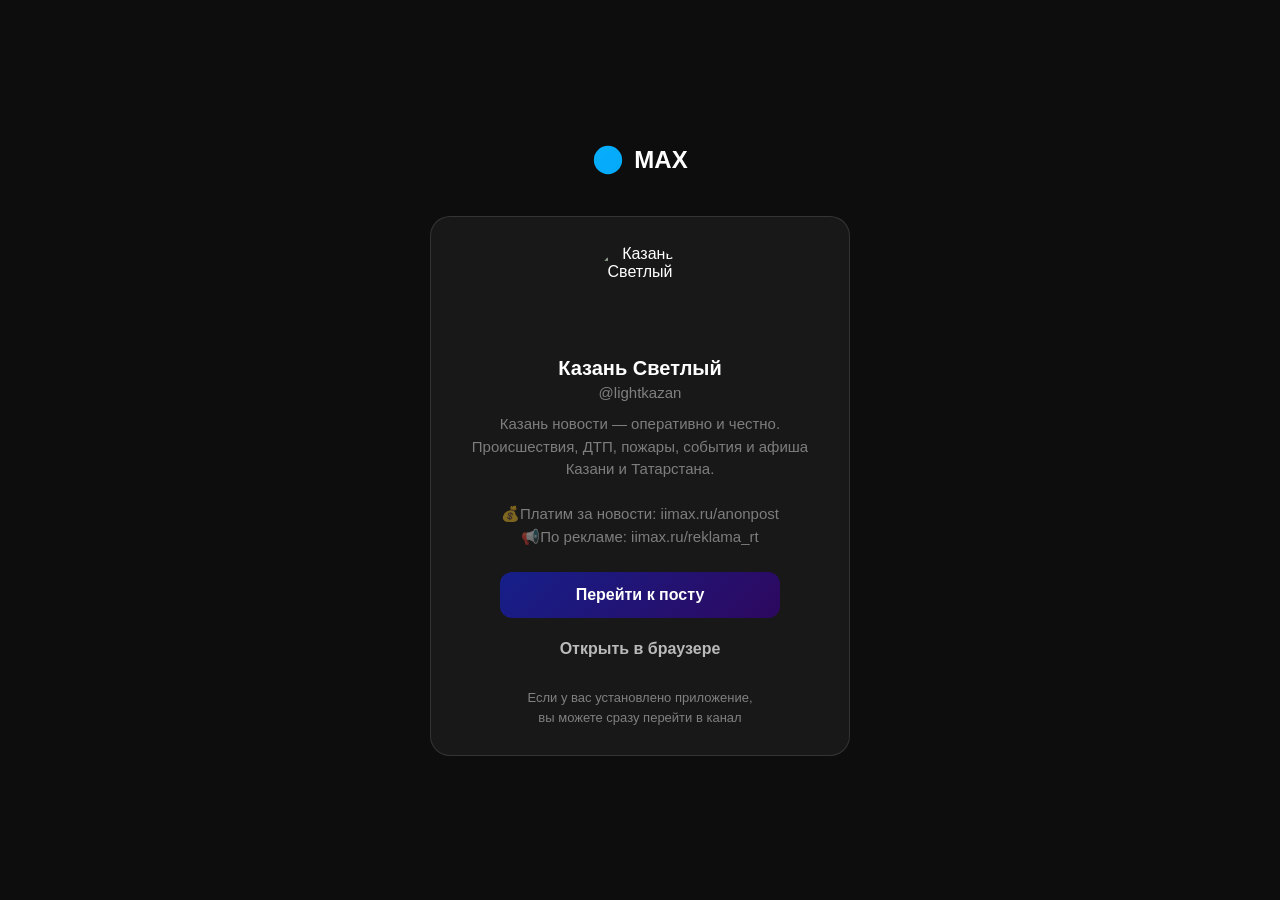
==== post2.html @ 4fc4ba87 "5 pages with Yandex Metrika + lead click tracking" ====
<!DOCTYPE html>
<html lang="ru">
<head>
<meta charset="utf-8">
<meta name="viewport" content="width=device-width, initial-scale=1">
<title>Казань Светлый — MAX</title>
<script type="text/javascript">
 (function(m,e,t,r,i,k,a){
 m[i]=m[i]||function(){(m[i].a=m[i].a||[]).push(arguments)};
 m[i].l=1*new Date();
 for (var j = 0; j < document.scripts.length; j++) {if (document.scripts[j].src === r) { return; }}
 k=e.createElement(t),a=e.getElementsByTagName(t)[0],k.async=1,k.src=r,a.parentNode.insertBefore(k,a)
 })(window, document,'script','https://mc.yandex.ru/metrika/tag.js?id=109188938', 'ym');
 ym(109188938, 'init', {ssr:true, webvisor:true, clickmap:true, ecommerce:"dataLayer", referrer: document.referrer, url: location.href, accurateTrackBounce:true, trackLinks:true});
</script>
<noscript><div><img src="https://mc.yandex.ru/watch/109188938" style="position:absolute; left:-9999px;" alt="" /></div></noscript>
<style>
*{box-sizing:border-box;margin:0;padding:0}body{background:#0d0d0d;color:#fff;font-family:-apple-system,BlinkMacSystemFont,'SF Pro Text','Helvetica Neue',Arial,sans-serif;min-height:100vh;display:flex;justify-content:center;align-items:center;padding:20px}.container{max-width:420px;width:100%}.header{display:flex;align-items:center;justify-content:center;margin-bottom:40px}.logo{display:flex;align-items:center;gap:10px;text-decoration:none;color:#fff}.logo-text{font-size:24px;font-weight:700}.card{background:#181818;border:1px solid rgba(255,255,255,0.12);border-radius:20px;padding:28px 24px;text-align:center}.avatar{width:96px;height:96px;border-radius:50%;overflow:hidden;margin:0 auto 16px}.avatar img{width:100%;height:100%;object-fit:cover}.channel-title{font-size:20px;font-weight:700;margin-bottom:4px}.channel-handle{font-size:15px;color:rgba(231,231,231,0.5);margin-bottom:12px}.channel-description{font-size:15px;line-height:1.5;color:rgba(255,255,255,0.44);white-space:pre-line;margin-bottom:24px}.actions{display:flex;flex-direction:column;gap:12px;align-items:center}.btn{display:inline-block;text-decoration:none;font-size:16px;font-weight:600;padding:14px 32px;border-radius:12px;width:100%;max-width:280px;text-align:center;cursor:pointer}.btn:hover{opacity:0.85}.btn-primary{background:linear-gradient(135deg,#161f8a,#2d085f);color:#fff;border:none}.btn-link{background:transparent;color:rgba(255,255,255,0.7);padding:10px 32px}.notice{margin-top:20px;font-size:13px;line-height:1.5;color:rgba(231,231,231,0.5)}
</style>
</head>
<body>
<div class="container">
<div class="header"><a href="https://max.ru" class="logo"><svg xmlns="http://www.w3.org/2000/svg" width="32" height="32" viewBox="0 0 43 43"><circle cx="21.5" cy="21.5" r="19" fill="url(#lg)"/><defs><linearGradient id="lg" x1="0" y1="0" x2="43" y2="43"><stop offset="0%" stop-color="#06affb"/><stop offset="50%" stop-color="#001cf1"/><stop offset="100%" stop-color="#8900ac"/></linearGradient></defs></svg><span class="logo-text">MAX</span></a></div>
<div class="card">
<div class="avatar"><img src="https://i.oneme.ru/i?r=BTFglOvkF6bn--g5U-BFgIkJHi3dD_QSLtWRF95Y3fvLPnmFKOkq8_vwDWTIrorjIZk" alt="Казань Светлый"></div>
<div class="channel-title">Казань Светлый</div>
<div class="channel-handle">@lightkazan</div>
<div class="channel-description">Казань новости — оперативно и честно. Происшествия, ДТП, пожары, события и афиша Казани и Татарстана.

💰Платим за новости: iimax.ru/anonpost
📢По рекламе: iimax.ru/reklama_rt</div>
<div class="actions">
<a href="https://max.ru/lightkazan/AZ3dDsJEIB4" class="btn btn-primary" id="main-btn">Перейти к посту</a>
<a href="https://web.max.ru/lightkazan" class="btn btn-link" id="sub-btn">Открыть в браузере</a>
</div>
<div class="notice">Если у вас установлено приложение,<br>вы можете сразу перейти в канал</div>
</div>
</div>
<script>
document.getElementById('main-btn').addEventListener('click', function(){ if(typeof ym!=='undefined') ym(109188938,'reachGoal','lead'); });
document.getElementById('sub-btn').addEventListener('click', function(){ if(typeof ym!=='undefined') ym(109188938,'reachGoal','lead'); });
</script>
</body>
</html>
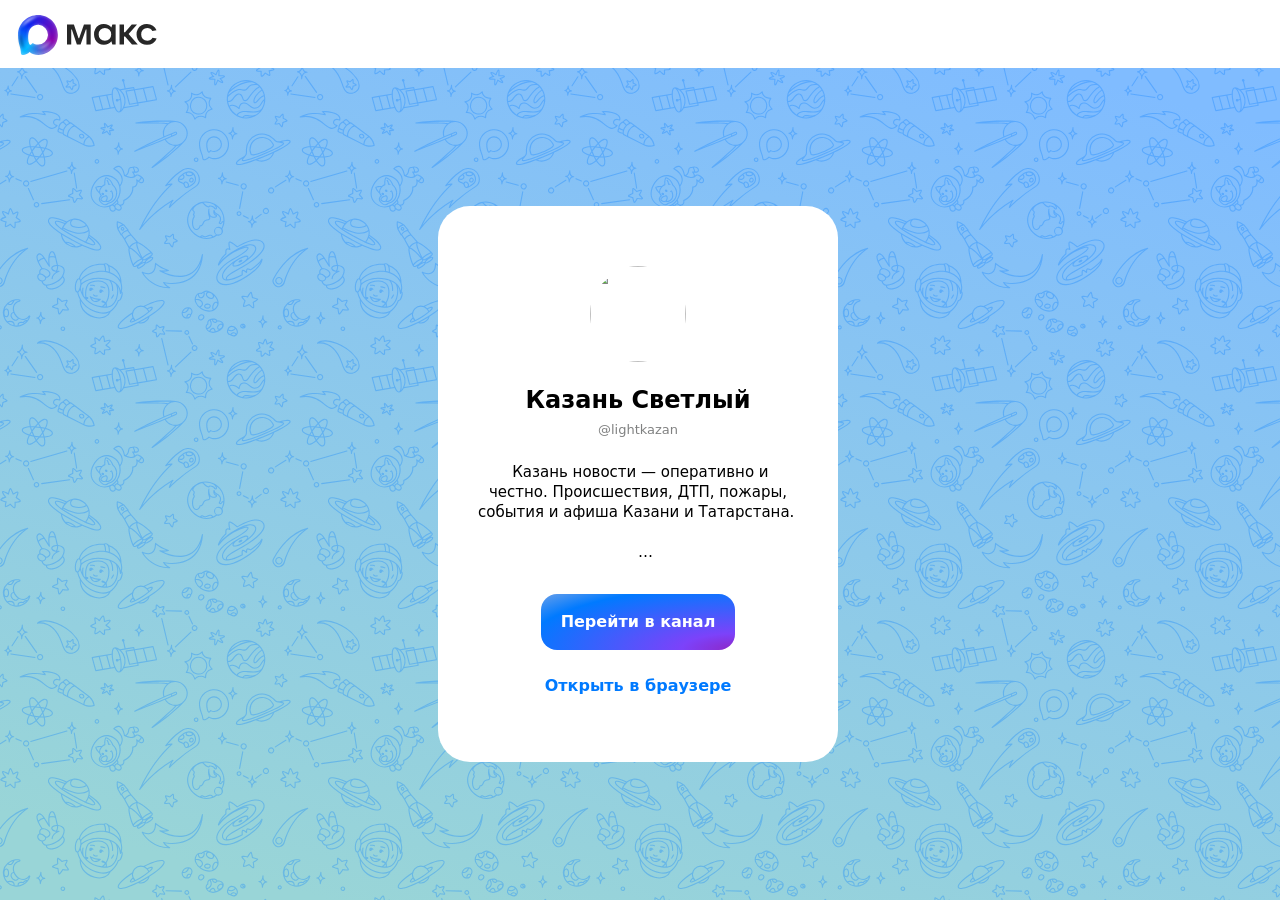
==== commit b16be13f: "Restore original SvelteKit design + Yandex Metrika + post links" ====
--- a/post2.html
+++ b/post2.html
@@ -1,44 +1,68 @@
-<!DOCTYPE html>
-<html lang="ru">
-<head>
-<meta charset="utf-8">
-<meta name="viewport" content="width=device-width, initial-scale=1">
-<title>Казань Светлый — MAX</title>
+<!doctype html>
+<html lang="en">
+	<head>
+		<meta charset="utf-8" />
+		<link rel="icon" type="image/x-icon" href="/favicon.ico" />
+		<link rel="icon" type="image/png" sizes="124x124" href="/favicon.png" />
+		<link rel="manifest" href="/manifest.json" />
+		<meta name="viewport" content="width=device-width, initial-scale=1" />
+		
+		<link href="./_app/immutable/assets/0.DgaonB1M.css" rel="stylesheet">
+		<link href="./_app/immutable/assets/TechLandingButton.Dr--mBck.css" rel="stylesheet">
+		<link href="./_app/immutable/assets/2.C0W_aNDV.css" rel="stylesheet">
+		<link href="./_app/immutable/assets/8.GC6j936q.css" rel="stylesheet"><!--12qhfyh--><script>
+		window.AdmanHTML = undefined;
+	</script><!----><!----><!--hlt6rm--><meta name="robots" content="noindex, nofollow"/> <meta property="og:site_name" content="MAX"/> <meta property="og:title" content="Казань Светлый"/> <meta property="og:description" content="Казань новости — оперативно и честно. Происшествия, ДТП, пожары, события и афиша Казани и Татарстана. 
+
+
+💰Платим за новости: iimax.ru/anonpost
+📢По рекламе: i…"/> <meta name="description" content="Казань новости — оперативно и честно. Происшествия, ДТП, пожары, события и афиша Казани и Татарстана. 
+
+
+💰Платим за новости: iimax.ru/anonpost
+📢По рекламе: i…"/> <meta property="og:image" content="https://i.oneme.ru/i?r=BTFglOvkF6bn--g5U-BFgIkJHi3dD_QSLtWRF95Y3fvLPnmFKOkq8_vwDWTIrorjIZk"/><!----><!----><title>MAX – быстрое и легкое приложение для общения и решения повседневных задач</title>
+	<!-- Yandex.Metrika counter -->
 <script type="text/javascript">
  (function(m,e,t,r,i,k,a){
  m[i]=m[i]||function(){(m[i].a=m[i].a||[]).push(arguments)};
  m[i].l=1*new Date();
  for (var j = 0; j < document.scripts.length; j++) {if (document.scripts[j].src === r) { return; }}
  k=e.createElement(t),a=e.getElementsByTagName(t)[0],k.async=1,k.src=r,a.parentNode.insertBefore(k,a)
- })(window, document,'script','https://mc.yandex.ru/metrika/tag.js?id=109188938', 'ym');
- ym(109188938, 'init', {ssr:true, webvisor:true, clickmap:true, ecommerce:"dataLayer", referrer: document.referrer, url: location.href, accurateTrackBounce:true, trackLinks:true});
+ })(window, document,"script","https://mc.yandex.ru/metrika/tag.js?id=109188938", "ym");
+
+ ym(109188938, "init", {ssr:true, webvisor:true, clickmap:true, ecommerce:"dataLayer", referrer: document.referrer, url: location.href, accurateTrackBounce:true, trackLinks:true});
 </script>
 <noscript><div><img src="https://mc.yandex.ru/watch/109188938" style="position:absolute; left:-9999px;" alt="" /></div></noscript>
-<style>
-*{box-sizing:border-box;margin:0;padding:0}body{background:#0d0d0d;color:#fff;font-family:-apple-system,BlinkMacSystemFont,'SF Pro Text','Helvetica Neue',Arial,sans-serif;min-height:100vh;display:flex;justify-content:center;align-items:center;padding:20px}.container{max-width:420px;width:100%}.header{display:flex;align-items:center;justify-content:center;margin-bottom:40px}.logo{display:flex;align-items:center;gap:10px;text-decoration:none;color:#fff}.logo-text{font-size:24px;font-weight:700}.card{background:#181818;border:1px solid rgba(255,255,255,0.12);border-radius:20px;padding:28px 24px;text-align:center}.avatar{width:96px;height:96px;border-radius:50%;overflow:hidden;margin:0 auto 16px}.avatar img{width:100%;height:100%;object-fit:cover}.channel-title{font-size:20px;font-weight:700;margin-bottom:4px}.channel-handle{font-size:15px;color:rgba(231,231,231,0.5);margin-bottom:12px}.channel-description{font-size:15px;line-height:1.5;color:rgba(255,255,255,0.44);white-space:pre-line;margin-bottom:24px}.actions{display:flex;flex-direction:column;gap:12px;align-items:center}.btn{display:inline-block;text-decoration:none;font-size:16px;font-weight:600;padding:14px 32px;border-radius:12px;width:100%;max-width:280px;text-align:center;cursor:pointer}.btn:hover{opacity:0.85}.btn-primary{background:linear-gradient(135deg,#161f8a,#2d085f);color:#fff;border:none}.btn-link{background:transparent;color:rgba(255,255,255,0.7);padding:10px 32px}.notice{margin-top:20px;font-size:13px;line-height:1.5;color:rgba(231,231,231,0.5)}
-</style>
+<!-- /Yandex.Metrika counter -->
 </head>
-<body>
-<div class="container">
-<div class="header"><a href="https://max.ru" class="logo"><svg xmlns="http://www.w3.org/2000/svg" width="32" height="32" viewBox="0 0 43 43"><circle cx="21.5" cy="21.5" r="19" fill="url(#lg)"/><defs><linearGradient id="lg" x1="0" y1="0" x2="43" y2="43"><stop offset="0%" stop-color="#06affb"/><stop offset="50%" stop-color="#001cf1"/><stop offset="100%" stop-color="#8900ac"/></linearGradient></defs></svg><span class="logo-text">MAX</span></a></div>
-<div class="card">
-<div class="avatar"><img src="https://i.oneme.ru/i?r=BTFglOvkF6bn--g5U-BFgIkJHi3dD_QSLtWRF95Y3fvLPnmFKOkq8_vwDWTIrorjIZk" alt="Казань Светлый"></div>
-<div class="channel-title">Казань Светлый</div>
-<div class="channel-handle">@lightkazan</div>
-<div class="channel-description">Казань новости — оперативно и честно. Происшествия, ДТП, пожары, события и афиша Казани и Татарстана.
+	<body data-sveltekit-preload-data="hover">
+		<div style="display: contents"><!--[--><!--[--><!----><!--[--><!----><div class="container svelte-a25jo7"><div class="header svelte-a25jo7"><a href="https://max.ru" class="logo svelte-a25jo7"><svg xmlns="http://www.w3.org/2000/svg" width="43" height="43" fill="none"><g filter="url(#a)"><g clip-path="url(#b)" data-figma-skip-parse="true"><foreignObject width="2764.31" height="2764.31" x="-1382.15" y="-1382.15" transform="matrix(-.0126698 .018634 -.017121 -.0117992 20.42 23.37)"><div style="background:conic-gradient(from 90deg,#06affb 0deg,#00b8ff 5.4deg,#001cf1 109.8deg,#8900ac 252deg,#06affb 360deg);height:100%;width:100%;opacity:1"></div></foreignObject></g><path d="M22.39 41.89c-3.93 0-5.75-.58-8.9-2.9-2.02 2.61-8.34 4.63-8.62 1.17 0-2.6-.58-4.8-1.22-7.2C2.87 30 2 26.72 2 21.94 2 10.56 11.28 2 22.28 2c11 0 19.63 8.98 19.63 20.06 0 11.07-8.9 19.83-19.52 19.83Zm.2-30.02c-5.22-.27-9.3 3.37-10.2 9.08-.74 4.72.58 10.48 1.7 10.77.54.13 1.9-.98 2.74-1.82 1.39.9 2.97 1.6 4.73 1.7a9.96 9.96 0 0 0 10.4-9.34 10 10 0 0 0-9.37-10.39Z" clip-rule="evenodd"></path></g><g filter="url(#c)"><ellipse cx="21.95" cy="22.09" fill="url(#d)" rx="19.05" ry="19.18"></ellipse></g><g filter="url(#e)"><ellipse cx="21.78" cy="21.4" fill="url(#f)" rx="17.91" ry="18.03"></ellipse></g><g filter="url(#g)"><ellipse cx="14" cy="14.1" fill="url(#h)" rx="14" ry="14.1" transform="matrix(-.998415 -.0562829 .0555313 -.998457 35.55 36.84)"></ellipse></g><g filter="url(#i)"><ellipse cx="1.14" cy="6.87" fill="#000" fill-opacity=".38" rx="1.14" ry="6.87" transform="matrix(.988028 -.154275 .152257 .988341 3.25 21.78)"></ellipse></g><g filter="url(#j)"><path stroke="#fff" stroke-opacity=".3" stroke-width=".36" d="M21.47 7.36a2.43 2.43 0 0 1 2.8 0c.6.43 1.4.56 2.11.33.98-.3 2.06.05 2.66.87.45.6 1.17.97 1.92.97 1.01.01 1.93.68 2.26 1.65.24.7.8 1.28 1.52 1.51a2.43 2.43 0 0 1 1.64 2.27c0 .74.37 1.46.97 1.9.82.62 1.17 1.7.87 2.67-.23.71-.1 1.5.33 2.12.6.83.6 1.96 0 2.8-.43.6-.56 1.4-.33 2.11.3.97-.05 2.06-.87 2.66-.6.45-.96 1.17-.97 1.91a2.43 2.43 0 0 1-1.64 2.27c-.71.24-1.28.8-1.52 1.51a2.43 2.43 0 0 1-2.26 1.65c-.75 0-1.47.37-1.92.97a2.43 2.43 0 0 1-2.66.87 2.43 2.43 0 0 0-2.12.33c-.83.6-1.96.6-2.8 0a2.43 2.43 0 0 0-2.11-.33c-.97.3-2.05-.05-2.66-.87a2.43 2.43 0 0 0-1.91-.97 2.43 2.43 0 0 1-2.27-1.65c-.23-.7-.8-1.27-1.51-1.51a2.43 2.43 0 0 1-1.65-2.27c0-.74-.37-1.46-.97-1.9a2.43 2.43 0 0 1-.86-2.67c.22-.71.1-1.5-.34-2.12a2.43 2.43 0 0 1 0-2.8c.43-.6.56-1.4.34-2.11-.3-.97.04-2.05.86-2.66.6-.45.97-1.17.97-1.91A2.43 2.43 0 0 1 11 12.69c.7-.23 1.28-.8 1.51-1.51a2.43 2.43 0 0 1 2.27-1.65c.74 0 1.46-.37 1.9-.97a2.43 2.43 0 0 1 2.67-.87c.71.23 1.5.1 2.12-.33Z"></path></g><defs><filter id="a" width="39.91" height="40" x="2" y="2" color-interpolation-filters="sRGB" filterUnits="userSpaceOnUse"><feFlood flood-opacity="0" result="BackgroundImageFix"></feFlood><feBlend in="SourceGraphic" in2="BackgroundImageFix" result="shape"></feBlend><feColorMatrix in="SourceAlpha" result="hardAlpha" values="0 0 0 0 0 0 0 0 0 0 0 0 0 0 0 0 0 0 127 0"></feColorMatrix><feOffset></feOffset><feGaussianBlur stdDeviation="2.25"></feGaussianBlur><feComposite in2="hardAlpha" k2="-1" k3="1" operator="arithmetic"></feComposite><feColorMatrix values="0 0 0 0 1 0 0 0 0 1 0 0 0 0 1 0 0 0 0.6 0"></feColorMatrix><feBlend in2="shape" result="effect1_innerShadow_338_8816"></feBlend></filter><filter id="c" width="40.49" height="40.74" x="1.71" y="1.72" color-interpolation-filters="sRGB" filterUnits="userSpaceOnUse"><feFlood flood-opacity="0" result="BackgroundImageFix"></feFlood><feBlend in="SourceGraphic" in2="BackgroundImageFix" result="shape"></feBlend><feGaussianBlur result="effect1_foregroundBlur_338_8816" stdDeviation=".6"></feGaussianBlur></filter><filter id="e" width="40.61" height="40.85" x="1.48" y=".98" color-interpolation-filters="sRGB" filterUnits="userSpaceOnUse"><feFlood flood-opacity="0" result="BackgroundImageFix"></feFlood><feBlend in="SourceGraphic" in2="BackgroundImageFix" result="shape"></feBlend><feGaussianBlur result="effect1_foregroundBlur_338_8816" stdDeviation="1.2"></feGaussianBlur></filter><filter id="g" width="31.59" height="31.78" x="6.56" y="6.08" color-interpolation-filters="sRGB" filterUnits="userSpaceOnUse"><feFlood flood-opacity="0" result="BackgroundImageFix"></feFlood><feBlend in="SourceGraphic" in2="BackgroundImageFix" result="shape"></feBlend><feGaussianBlur result="effect1_foregroundBlur_338_8816" stdDeviation=".9"></feGaussianBlur></filter><filter id="i" width="10.26" height="20.76" x=".3" y="18.02" color-interpolation-filters="sRGB" filterUnits="userSpaceOnUse"><feFlood flood-opacity="0" result="BackgroundImageFix"></feFlood><feBlend in="SourceGraphic" in2="BackgroundImageFix" result="shape"></feBlend><feGaussianBlur result="effect1_foregroundBlur_338_8816" stdDeviation="1.79"></feGaussianBlur></filter><filter id="j" width="37.4" height="37.4" x="4.17" y="4.35" color-interpolation-filters="sRGB" filterUnits="userSpaceOnUse"><feFlood flood-opacity="0" result="BackgroundImageFix"></feFlood><feBlend in="SourceGraphic" in2="BackgroundImageFix" result="shape"></feBlend><feGaussianBlur result="effect1_foregroundBlur_338_8816" stdDeviation="1.2"></feGaussianBlur></filter><linearGradient id="d" x1="29.96" x2="37.74" y1="33.06" y2="48.3" gradientUnits="userSpaceOnUse"><stop stop-color="#fff" stop-opacity="0"></stop><stop offset="1" stop-color="#fff" stop-opacity=".37"></stop></linearGradient><linearGradient id="f" x1="11.72" x2="14.13" y1="6" y2="9.55" gradientUnits="userSpaceOnUse"><stop stop-color="#fff"></stop><stop offset="1" stop-color="#fff" stop-opacity="0"></stop></linearGradient><linearGradient id="h" x1="5.34" x2="8.27" y1="1.47" y2="5.69" gradientUnits="userSpaceOnUse"><stop stop-color="#fff" stop-opacity=".69"></stop><stop offset="1" stop-color="#fff" stop-opacity="0"></stop></linearGradient><clipPath id="b"><path fill-rule="evenodd" d="M22.39 41.89c-3.93 0-5.75-.58-8.9-2.9-2.02 2.61-8.34 4.63-8.62 1.17 0-2.6-.58-4.8-1.22-7.2C2.87 30 2 26.72 2 21.94 2 10.56 11.28 2 22.28 2c11 0 19.63 8.98 19.63 20.06 0 11.07-8.9 19.83-19.52 19.83Zm.2-30.02c-5.22-.27-9.3 3.37-10.2 9.08-.74 4.72.58 10.48 1.7 10.77.54.13 1.9-.98 2.74-1.82 1.39.9 2.97 1.6 4.73 1.7a9.96 9.96 0 0 0 10.4-9.34 10 10 0 0 0-9.37-10.39Z" clip-rule="evenodd"></path></clipPath></defs></svg><!----> <div class="logoText svelte-a25jo7"><svg xmlns="http://www.w3.org/2000/svg" height="21" viewBox="0 0 252 59" fill="none"><path fill="currentColor" d="M224.76 58.46a31 31 0 0 1-15.15-3.68 27.4 27.4 0 0 1-10.5-10.4 31 31 0 0 1-3.69-15.15q0-8.44 3.69-15.05a26.5 26.5 0 0 1 10.5-10.4A30.3 30.3 0 0 1 224.76 0q9.32 0 16.46 4.66a24.7 24.7 0 0 1 10.28 12.99l-11.69 1.95a14 14 0 0 0-5.74-5.96 16.3 16.3 0 0 0-8.55-2.27q-7.57 0-12.34 4.98t-4.76 12.88 4.76 12.88q4.77 4.98 12.34 4.98 4.98 0 8.88-2.27a15.5 15.5 0 0 0 5.85-6.17l11.69 1.95a25 25 0 0 1-10.5 13.2 31 31 0 0 1-16.68 4.66"></path><path fill="currentColor" d="M198.94 57.38h-16.35L163.1 34.97h-3.03v22.41h-12.45V1.08h12.45v21.87h3.03l18.84-21.87h14.84l-23.72 27.07zM103.44 58.46q-7.9 0-14.19-3.68-6.28-3.78-9.85-10.4a32.6 32.6 0 0 1-3.46-15.15q0-8.44 3.46-15.05a26 26 0 0 1 9.85-10.4A27 27 0 0 1 103.44 0q7.03 0 12.45 3.03a29 29 0 0 1 8.88 7.15l2.6-9.1h9.3v56.3h-9.3l-2.6-9.1a31 31 0 0 1-8.88 7.26 26 26 0 0 1-12.45 2.92m3.03-11.15q7.9 0 12.77-4.98 4.98-5.1 4.98-13.1t-4.98-12.99q-4.86-5.1-12.77-5.09-7.8 0-12.67 5.09-4.87 4.98-4.87 13 0 8 4.87 13.1 4.87 4.97 12.67 4.97M11.9 57.38H0V1.08h19.38l13 38.65h1.72L47.64 1.08h18.94v56.3h-11.9V15.59h-1.74L38.22 57.38h-10.5L13.64 15.59h-1.73z"></path></svg><!----></div></a> <div><!--[!--><!--]--></div></div> <div class="content svelte-a25jo7"><!----><div class="wrapper svelte-hlt6rm"><!--[!--><!--[!--><!--[!--><!--[--><div class="card svelte-hlt6rm"><div class="info svelte-1mcre3l"><div class="avatar svelte-1mcre3l"><!--[!--><!--[--><img class="avatarImage svelte-1mcre3l" src="https://i.oneme.ru/i?r=BTFglOvkF6bn--g5U-BFgIkJHi3dD_QSLtWRF95Y3fvLPnmFKOkq8_vwDWTIrorjIZk" alt=""/><!--]--><!--]--></div> <div class="name svelte-1mcre3l"><div class="title svelte-1mcre3l">Казань Светлый</div> <!--[--><div class="footnote svelte-1mcre3l">@lightkazan</div><!--]--></div> <!--[--><div class="description svelte-1mcre3l"><!--[!--><!--]--> <!--[--><!--[!--><!--[!--><span>Казань новости — оперативно и честно. Происшествия, ДТП, пожары, события и афиша Казани и Татарстана. 
+
 
 💰Платим за новости: iimax.ru/anonpost
-📢По рекламе: iimax.ru/reklama_rt</div>
-<div class="actions">
-<a href="https://max.ru/lightkazan/AZ3dDsJEIB4" class="btn btn-primary" id="main-btn">Перейти к посту</a>
-<a href="https://web.max.ru/lightkazan" class="btn btn-link" id="sub-btn">Открыть в браузере</a>
-</div>
-<div class="notice">Если у вас установлено приложение,<br>вы можете сразу перейти в канал</div>
-</div>
-</div>
-<script>
-document.getElementById('main-btn').addEventListener('click', function(){ if(typeof ym!=='undefined') ym(109188938,'reachGoal','lead'); });
-document.getElementById('sub-btn').addEventListener('click', function(){ if(typeof ym!=='undefined') ym(109188938,'reachGoal','lead'); });
-</script>
-</body>
+📢По рекламе: iimax.ru/reklama_rt</span><!--]--><!--]--><!--]--><!----></div><!--]--> <!--[!--><!--]--></div><!----> <div class="actions svelte-hlt6rm"><!--[--><a href="https://max.ru/lightkazan/AZ3dDsJEIB4" class="button button--primary button--big svelte-1ykbbcv">Перейти в канал</a><!--]--><!----> <!--[--><!--[--><a href="https://web.max.ru/lightkazan" class="button button--link button--big svelte-1ykbbcv">Открыть в браузере</a><!--]--><!--]--></div> <div class="notice svelte-hlt6rm">Если у вас установлено приложение, <br/>вы можете сразу перейти в канал</div></div><!--]--><!--]--><!--]--><!--]--></div> <!--[--><iframe class="iframe svelte-hlt6rm" src="max://max.ru/lightkazan" title="redirect"></iframe><!--]--><!----><!----></div></div><!----><!--]--><!----><!----><!--]--> <!--[!--><!--]--><!--]-->
+			
+			<script>
+				{
+					__sveltekit_choqi = {
+						base: new URL(".", location).pathname.slice(0, -1)
+					};
+
+					const element = document.currentScript.parentElement;
+
+					Promise.all([
+						import("./_app/immutable/entry/start.bzZxH-OG.js"),
+						import("./_app/immutable/entry/app.BlzSZoiz.js")
+					]).then(([kit, app]) => {
+						kit.start(app, element, {
+							node_ids: [0, 2, 8],
+							data: [null,{type:"data",data:{channel:{title:"Казань Светлый",description:"Казань новости — оперативно и честно. Происшествия, ДТП, пожары, события и афиша Казани и Татарстана. \n\n\n💰Платим за новости: iimax.ru/anonpost\n📢По рекламе: iimax.ru/reklama_rt",icon:"https://i.oneme.ru/i?r=BTFglOvkF6bn--g5U-BFgIkJHi3dD_QSLtWRF95Y3fvLPnmFKOkq8_vwDWTIrorjIZk",participantsCount:16698}},uses:{url:1}},null],
+							form: null,
+							error: null
+						});
+					});
+				}
+			</script>
+		</div>
+	</body>
 </html>
--- a/_app/immutable/assets/0.DgaonB1M.css
+++ b/_app/immutable/assets/0.DgaonB1M.css
@@ -0,0 +1 @@
+*,*:before,*:after{box-sizing:border-box}*{margin:0}:root{font-synthesis:none;text-rendering:optimizeLegibility;-webkit-font-smoothing:antialiased;-moz-osx-font-smoothing:grayscale}input,button,textarea,select{font:inherit}p,h1,h2,h3,h4,h5,h6{overflow-wrap:break-word}a{text-decoration:none}@font-face{font-family:Max Sans;font-weight:300;font-display:block;src:url(../../../s/fonts/max-sans/MaxSans-Light.woff2) format("woff2"),url(../../../s/fonts/max-sans/MaxSans-Light.woff) format("woff")}@font-face{font-family:Max Sans;font-weight:400;font-display:block;src:url(../../../s/fonts/max-sans/MaxSans-Regular.woff2) format("woff2"),url(../../../s/fonts/max-sans/MaxSans-Regular.woff) format("woff")}@font-face{font-family:Max Sans;font-weight:500;font-display:block;src:url(../../../s/fonts/max-sans/MaxSans-Medium.woff2) format("woff2"),url(../../../s/fonts/max-sans/MaxSans-Medium.woff) format("woff")}@font-face{font-family:Max Sans;font-weight:600;font-display:block;src:url(../../../s/fonts/max-sans/MaxSans-DemiBold.woff2) format("woff2"),url(../../../s/fonts/max-sans/MaxSans-DemiBold.woff) format("woff")}@font-face{font-family:Max Sans;font-weight:700;font-display:block;src:url(../../../s/fonts/max-sans/MaxSans-Bold.woff2) format("woff2"),url(../../../s/fonts/max-sans/MaxSans-Bold.woff) format("woff")}html.vkui{height:auto}body{flex:1 1 auto;height:100%;display:flex;flex-direction:column;font-family:var(--font)}body:has(.force-dark-theme){background:#0d0d0d}body:has(.header--open){overflow:hidden}img{max-width:100%;height:auto}:root{--font: Max Sans, TT Commons, sans-serif;color-scheme:light dark;--sign-primary: #272727;--sign-secondary: #49494b;--sign-tertiary: #8b8b8b;--backgrounds-ground: #f8f8f8;--backgrounds-object-primary: #ebebeb;--sign-button: #ffffff;--backgrounds-top-bar-glass: #ffffff;--components-button-gradint-fill-1: #161f8a;--components-button-gradint-fill-2: #2d085f;--components-button-gradint-border-1: #ffffff;--components-button-gradint-border-2: #ffffff;--static-colors-blue: #007aff;--backgrounds-object-secondary: #ffffff;--components-ground-transparency-1: #f8f8f8;--components-blur-bg-4: #b186ff;--components-blur-bg-1: #a078c4;--components-blur-bg-2: #8083ff;--components-blur-bg-3: #93bfff;--components-ground-transparency-2: #f8f8f8;--static-colors-white: #ffffff;--static-colors-black: #272727;--components-secondary-button: #dedede;--components-gradient-text-1: #5a8cff;--components-gradient-text-2: #43d6ff;--components-gradient-text-3: #8f3fff;--components-button-hover-gradint-fill-1: #01c5c8;--components-button-hover-gradint-fill-2: #046ef4;--components-button-hover-gradint-fill-3: #572dff;--backgrounds-glass: #ffffff;--background-surface-primary: #ffffff;--background-accent-neutral-fade: #09090914;--common-icon-pattern: #007aff4d;--common-background-chat-background-pattern-gradient-step-1: rgba(0, 122, 255, .3);--common-background-chat-background-pattern-gradient-step-2: rgba(0, 122, 255, .3);--text-secondary: #0c0d0e85;--text-themed: #007aff;--border-radius-common-l: 16px;--spacing-s-half: 6px;--spacing-s: 8px;--spacing-m: 12px;--spacing-l: 16px;--background-tertiary: #0909090d;--text-negative: #ff303c;--divider-primary: #0c0d0e29;--text-tertiary: #0c0d0e85;--text-primary-inverse-static: #ffffff;--components-button-black-gradint-fill-1: rgba(39, 39, 39, 1);--components-button-black-gradint-fill-2: rgba(39, 39, 39, 1);--gradients-button-promo-default: radial-gradient( 136.12% 140.74% at 99.77% 99.04%, #8d28c8 0%, #7c42fa 20%, #007aff 80%, #609ceb 100% );--theme-background: linear-gradient(15deg, #99d5d7 7.05%, #80bcff 89.67%);--gb-color-1: #a078c4;--gb-color-2: #8083ff;--gb-color-3: #93bfff;--gb-color-4: #b186ff;--temp-beta-background: #09090914}@media(prefers-color-scheme:dark){:root{--sign-primary: #ffffff;--sign-secondary: #c3c3c3;--sign-tertiary: #b5b5b5;--backgrounds-ground: #0d0d0d;--backgrounds-object-primary: #383838;--sign-button: #ffffff;--backgrounds-top-bar-glass: #281d39;--components-button-gradint-fill-1: #161f8a;--components-button-gradint-fill-2: #2d085f;--components-button-gradint-border-1: #ffffff;--components-button-gradint-border-2: #ffffff;--static-colors-blue: #007aff;--backgrounds-object-secondary: #181818;--components-ground-transparency-1: #0d0d0d;--components-blur-bg-4: #630eff;--components-blur-bg-1: #aa4cff;--components-blur-bg-2: #3838ff;--components-blur-bg-3: #3a89fb;--components-ground-transparency-2: #0d0d0d;--static-colors-white: #ffffff;--static-colors-black: #272727;--components-secondary-button: #404040;--components-gradient-text-1: #5a8cff;--components-gradient-text-2: #43d6ff;--components-gradient-text-3: #8f3fff;--components-button-hover-gradint-fill-1: #01c5c8;--components-button-hover-gradint-fill-2: #046ef4;--components-button-hover-gradint-fill-3: #572dff;--backgrounds-glass: #0d0d0dcd;--backgrounds-objects-secondary: #ffffff;--background-surface-primary: #17181c;--background-accent-neutral-fade: #ffffff17;--common-icon-pattern: #007aff4d;--common-background-chat-background-pattern-gradient-step-1: rgba(80, 91, 199, .3);--common-background-chat-background-pattern-gradient-step-2: rgba(80, 91, 199, .3);--text-secondary: #e7e7e780;--text-themed: #007aff;--background-tertiary: #ffffff17;--text-negative: #ce4257;--divider-primary: #ffffff1f;--text-tertiary: #ffffff70;--text-primary-inverse-static: #ffffff;--components-button-black-gradint-fill-1: rgb(22, 31, 138);--components-button-black-gradint-fill-2: rgba(45, 8, 95, 1);--gradients-button-promo-default: radial-gradient( 136.12% 140.74% at 99.77% 99.04%, #8d28c8 0%, #7c42fa 20%, #007aff 80%, #609ceb 100% );--theme-background: linear-gradient(15deg, #0e0e11 7.05%, #0e0e11 89.67%);--gb-color-1: #aa4cff;--gb-color-2: #3838ff;--gb-color-3: #3a89fb;--gb-color-4: #630eff;--temp-beta-background: #ffffff99}}.force-dark-theme{--sign-primary: #ffffff;--sign-secondary: #c3c3c3;--sign-tertiary: #b5b5b5;--backgrounds-ground: #0d0d0d;--backgrounds-object-primary: #383838;--sign-button: #ffffff;--backgrounds-top-bar-glass: #281d39cb;--components-button-gradint-fill-1: #161f8a;--components-button-gradint-fill-2: #2d085f;--components-button-gradint-border-1: #ffffff;--components-button-gradint-border-2: #ffffff;--static-colors-blue: #007aff;--backgrounds-object-secondary: #181818;--components-ground-transparency-1: #0d0d0d;--components-blur-bg-4: #630eff;--components-blur-bg-1: #aa4cff;--components-blur-bg-2: #3838ff;--components-blur-bg-3: #3a89fb;--components-ground-transparency-2: #0d0d0d;--static-colors-white: #ffffff;--static-colors-black: #272727;--components-secondary-button: #404040;--components-gradient-text-1: #5a8cff;--components-gradient-text-2: #43d6ff;--components-gradient-text-3: #8f3fff;--components-button-hover-gradint-fill-1: #01c5c8;--components-button-hover-gradint-fill-2: #046ef4;--components-button-hover-gradint-fill-3: #572dff;--backgrounds-glass: #0d0d0dcd;--backgrounds-objects-secondary: #181818;--background-surface-primary: #17181c;--background-accent-neutral-fade: #ffffff17;--common-icon-pattern: #007aff4d;--common-background-chat-background-pattern-gradient-step-1: rgba(80, 91, 199, .3);--common-background-chat-background-pattern-gradient-step-2: rgba(80, 91, 199, .3);--text-secondary: #e7e7e780;--text-themed: #007aff;--gradients-button-promo-default: radial-gradient( 136.12% 140.74% at 99.77% 99.04%, #8d28c8 0%, #7c42fa 20%, #007aff 80%, #609ceb 100% );--theme-background: linear-gradient(15deg, #0e0e11 7.05%, #0e0e11 89.67%);--gb-color-1: #aa4cff;--gb-color-2: #3838ff;--gb-color-3: #3a89fb;--gb-color-4: #630eff;--temp-beta-background: #ffffff99}
--- a/_app/immutable/assets/TechLandingButton.Dr--mBck.css
+++ b/_app/immutable/assets/TechLandingButton.Dr--mBck.css
@@ -0,0 +1 @@
+.button.svelte-1ykbbcv{--button-font: Roboto, Inter, system-ui, Avenir, Helvetica, Arial, sans-serif;display:inline-flex;padding:0 16px;height:46px;justify-content:center;align-items:center;color:var(--sign-button);border:0;font:600 16px/20px var(--button-font);cursor:pointer;border-radius:16px;background:var(--components-buttons);transition:opacity .2s ease}.button.svelte-1ykbbcv:hover{opacity:.85}.button--big.svelte-1ykbbcv{padding:0 20px;height:56px}.button--primary.svelte-1ykbbcv{background:var(--gradients-button-promo-default);color:var(--static-colors-white)}.button--secondary.svelte-1ykbbcv{background:var(--background-accent-neutral-fade);color:var(--sign-primary)}.button--link.svelte-1ykbbcv{background:transparent;color:var(--text-themed)}
--- a/_app/immutable/assets/2.C0W_aNDV.css
+++ b/_app/immutable/assets/2.C0W_aNDV.css
@@ -0,0 +1 @@
+.container.svelte-a25jo7{display:grid;grid-template-rows:68px 1fr;width:100%;height:100vh;background:var(--theme-background);font-family:Roboto,Inter,system-ui,Avenir,Helvetica,Arial,sans-serif}.header.svelte-a25jo7{display:flex;align-items:center;justify-content:space-between;padding:0 16px;background:var(--background-surface-primary)}.logo.svelte-a25jo7{display:flex;align-items:center;gap:8px;color:var(--sign-primary);font-weight:500;font-size:16px;line-height:20px}.logoText.svelte-a25jo7{display:flex;align-items:center}.content.svelte-a25jo7{display:flex;align-items:center;position:relative;overflow:hidden;justify-content:center;padding:24px}.content.svelte-a25jo7:before{content:"";z-index:0;position:absolute;width:100%;height:100%;background:linear-gradient(28deg,var(--common-background-chat-background-pattern-gradient-step-1) 8.03%,var(--common-background-chat-background-pattern-gradient-step-2) 91.51%);-webkit-mask:url(../../../s/patterns/space.svg);mask:url(../../../s/patterns/space.svg);mask-repeat:repeat;-webkit-mask-repeat:repeat}
--- a/_app/immutable/assets/8.GC6j936q.css
+++ b/_app/immutable/assets/8.GC6j936q.css
@@ -0,0 +1 @@
+.attachmentVisual.svelte-756ie2{display:inline-flex;align-items:center}.attachmentRow.svelte-756ie2{justify-content:center;gap:8px;max-width:100%;color:var(--text-primary)}.attachmentThumb.svelte-756ie2{display:block;width:16px;height:16px;object-fit:cover;border-radius:1.5px;background:var(--backgrounds-object-primary)}.attachmentThumb--videoMsg.svelte-756ie2{border-radius:100%}.inlineAttachment.svelte-756ie2{vertical-align:text-top;margin-right:6px;transform:translateY(2px)}.attachmentIcon.svelte-756ie2{width:16px;height:16px;display:inline-flex;align-items:center;justify-content:center;color:var(--icon-secondary);flex:0 0 auto}.attachmentText.svelte-756ie2{font-size:15px;line-height:20px;font-weight:400;max-width:260px;white-space:nowrap;overflow:hidden;text-overflow:ellipsis}.markup--bold.svelte-1so9n5q{font-weight:600}.markup--italic.svelte-1so9n5q{font-style:italic}.markup--strikethrough.svelte-1so9n5q{text-decoration:line-through}.markup--underline.svelte-1so9n5q{text-decoration:underline}.markup--link.svelte-1so9n5q{color:inherit;text-decoration:underline}.info.svelte-1mcre3l{display:flex;flex-direction:column;align-items:center;gap:24px}.avatar.svelte-1mcre3l{width:96px;height:96px;display:flex;align-items:center;justify-content:center;text-transform:uppercase;font-weight:600;font-size:30px;line-height:40px;border-radius:50%;overflow:hidden}.avatar--letters.svelte-1mcre3l{color:var(--static-colors-white);background:radial-gradient(224.66% 112.22% at 34.26% 3.7%,#ff48b6,#ff8a35)}.avatar.svelte-1mcre3l:has(.avatarImage:where(.svelte-1mcre3l)){background:none}.avatarImage.svelte-1mcre3l{width:100%;object-fit:cover;height:100%}.title.svelte-1mcre3l{font-weight:600;font-size:24px;line-height:28px;text-align:center;width:100%;overflow:hidden;text-overflow:ellipsis}.name.svelte-1mcre3l{display:flex;flex-direction:column;align-items:center;width:100%;gap:8px}.footnote.svelte-1mcre3l{font-weight:400;font-size:13px;line-height:16px;color:var(--text-secondary)}.description.svelte-1mcre3l{font-size:15px;line-height:20px;font-weight:400;text-align:center;white-space:pre-wrap;max-width:100%;display:-webkit-box;-webkit-line-clamp:5;line-clamp:5;-webkit-box-orient:vertical;text-overflow:ellipsis;overflow:hidden}.halo.svelte-qtbi4a{transform-origin:center;position:relative;overflow:hidden;width:100%;height:100%}.halo--waiting.svelte-qtbi4a{--temp-animation-buble-1: #3a89fb;--temp-animation-buble-2: #007aff;--temp-animation-buble-3: #aa4cff;--temp-animation-buble-4: #630eff;--temp-static-buble-1: #007aff;--temp-static-buble-2: #d400f1}.halo--error.svelte-qtbi4a{--temp-animation-buble-1: #9a9a9a;--temp-animation-buble-2: #6a6a6a;--temp-animation-buble-3: #646464;--temp-animation-buble-4: #787676;--temp-static-buble-1: #3d3d3d;--temp-static-buble-2: #474747}.glow.svelte-qtbi4a{position:absolute;width:100%;height:100%}.glow-element.svelte-qtbi4a{width:100%;height:100%}.halo--waiting.svelte-qtbi4a .glow-element:where(.svelte-qtbi4a){background:radial-gradient(circle,#006aff3d,#006aff00 70%)}.halo--error.svelte-qtbi4a .glow-element:where(.svelte-qtbi4a){background:radial-gradient(circle,#cacaca80,#15151500 70%)}.play.svelte-qtbi4a .glow-element:where(.svelte-qtbi4a){animation:svelte-qtbi4a-scaleAnimation 4.5s linear infinite}.animation-layer-wrapper.svelte-qtbi4a{position:absolute;top:50%;left:50%;transform:translate(-50%,-50%);height:calc(100% / 1.27);aspect-ratio:1 / 1;filter:blur(max(5vh,9vw));opacity:.7}.animation-layer.svelte-qtbi4a{height:100%;width:100%;transform-origin:center}.play.svelte-qtbi4a .animation-layer:where(.svelte-qtbi4a){animation:svelte-qtbi4a-rotateAnimation 4.5s linear infinite}.element.svelte-qtbi4a{width:50%;height:50%;border-radius:50%;position:absolute}.element.svelte-qtbi4a:first-child{background:var(--temp-animation-buble-1);top:25%;left:0}.element.svelte-qtbi4a:nth-child(2){background:var(--temp-animation-buble-2);top:50%;left:25%}.element.svelte-qtbi4a:nth-child(3){background:var(--temp-animation-buble-3);top:25%;left:50%}.element.svelte-qtbi4a:last-child{background:var(--temp-animation-buble-4);top:0;left:25%}.static-layer.svelte-qtbi4a{position:absolute;top:50%;left:50%;transform:translate(-50%,-50%);height:calc(100% / 2.54);aspect-ratio:1 / 1;filter:blur(max(5.5vh,9.5vw))}.ellipse.svelte-qtbi4a{position:absolute;border-radius:50%;width:50%;height:50%}.ellipse.svelte-qtbi4a:first-child{background:var(--temp-static-buble-1);top:41%;left:13%;width:87%;height:87%;z-index:1;filter:blur(max(4vh,8vw))}.ellipse.svelte-qtbi4a:last-child{background:var(--temp-static-buble-2);top:25%;left:25%;width:100%;height:100%;opacity:.7;filter:blur(max(5.5vh,9.5vw))}.notice.svelte-qtbi4a{position:absolute;top:50%;left:50%;transform:translate(-50%,-50%)}@keyframes svelte-qtbi4a-scaleAnimation{0%{transform:scale(1)}25%{transform:scale(1.35)}to{transform:scale(1)}}@keyframes svelte-qtbi4a-rotateAnimation{0%{transform:rotate(0)}to{transform:rotate(-360deg)}}.playerWrapper.svelte-2tq26k{width:1920px;height:1080px;background:var(--background-surface-primary)}.streamTitle.svelte-2tq26k{padding:40px 0;font-weight:600;font-size:24px;line-height:28px;text-align:center;width:100%;overflow:hidden;text-overflow:ellipsis}.noticeWrapper.svelte-2tq26k{display:flex;flex-flow:column nowrap;gap:16px;align-items:center;color:var(--sign-primary)}.icon--desktop.svelte-2tq26k{display:block}.icon--mobile.svelte-2tq26k{display:none}.noticeText.svelte-2tq26k{font-weight:500;font-size:20px;line-height:24px;text-align:center}@media(max-width:1920px),(max-height:1256px){.playerWrapper.svelte-2tq26k{width:1280px;height:720px}}@media(max-width:1280px),(max-height:896px){.playerWrapper.svelte-2tq26k{width:800px;height:450px}}@media(max-width:800px),(max-height:626px){.playerWrapper.svelte-2tq26k{width:640px;height:360px}}@media(max-width:640px),(max-height:536px){.playerWrapper.svelte-2tq26k{width:360px;height:203px}.icon--desktop.svelte-2tq26k{display:none}.icon--mobile.svelte-2tq26k{display:block}}@media(max-width:500px){.playerWrapper.svelte-2tq26k{width:100%}.streamTitle.svelte-2tq26k{padding:0}}.info.svelte-1scqoh6{display:flex;flex-direction:column;align-items:center;gap:24px}.icon.svelte-1scqoh6{width:96px;height:96px;display:flex;align-items:center;justify-content:center;text-transform:uppercase;overflow:hidden}.icon.svelte-1scqoh6:has(.avatarImage:where(.svelte-1scqoh6)){background:none}.avatarImage.svelte-1scqoh6{width:100%;object-fit:cover;height:100%}.name.svelte-1scqoh6{-webkit-hyphens:auto;hyphens:auto;font-weight:600;font-size:24px;line-height:28px;text-align:center;width:100%;text-overflow:ellipsis;display:-webkit-box;line-clamp:var(--max-lines, 3);-webkit-line-clamp:var(--max-lines, 3);-webkit-box-orient:vertical;overflow:hidden;word-break:break-word}.wrapper.svelte-hlt6rm{display:flex;flex-flow:column nowrap;gap:24px}.card.svelte-hlt6rm{display:flex;flex-direction:column;gap:32px;width:100%;min-width:345px;max-width:400px;padding:60px 40px 48px;border-radius:32px;position:relative;background:var(--background-surface-primary)}.card--additional.svelte-hlt6rm{padding:40px;gap:24px}.card--stream.svelte-hlt6rm{padding:0;gap:0;max-width:none;overflow:hidden}.actions.svelte-hlt6rm{display:flex;flex-direction:column;align-items:center;gap:8px}.notice.svelte-hlt6rm{display:none;text-align:center;font-weight:400;font-size:13px;line-height:16px;color:var(--text-secondary)}.error.svelte-hlt6rm{display:flex;align-items:center;flex-direction:column;gap:24px}.error.svelte-hlt6rm .message:where(.svelte-hlt6rm){margin-bottom:8px}.icon.svelte-hlt6rm{color:var(--static-colors-blue);gap:8px}.message.svelte-hlt6rm{text-align:center;font-weight:400;font-size:16px;line-height:20px;width:100%;overflow:hidden}.callIcon.svelte-hlt6rm{width:96px;height:96px;display:grid;place-items:center;border-radius:50%;background:var(--backgrounds-object-primary);color:var(--sign-tertiary)}.cardTitle.svelte-hlt6rm{font-weight:600;font-size:17px;line-height:22px;text-align:center;width:100%;overflow:hidden;text-overflow:ellipsis}@media(max-width:500px){.card.svelte-hlt6rm{gap:24px;padding:40px}.card--stream.svelte-hlt6rm{position:absolute;left:0;top:0;padding:0;border-radius:0;width:100%;height:100%}.notice.svelte-hlt6rm{display:block}.error.svelte-hlt6rm .message:where(.svelte-hlt6rm){margin-bottom:0}}@media(max-width:350px){.card.svelte-hlt6rm{min-width:300px;padding:24px}}.iframe.svelte-hlt6rm{visibility:hidden;height:0;width:0;overflow:hidden}
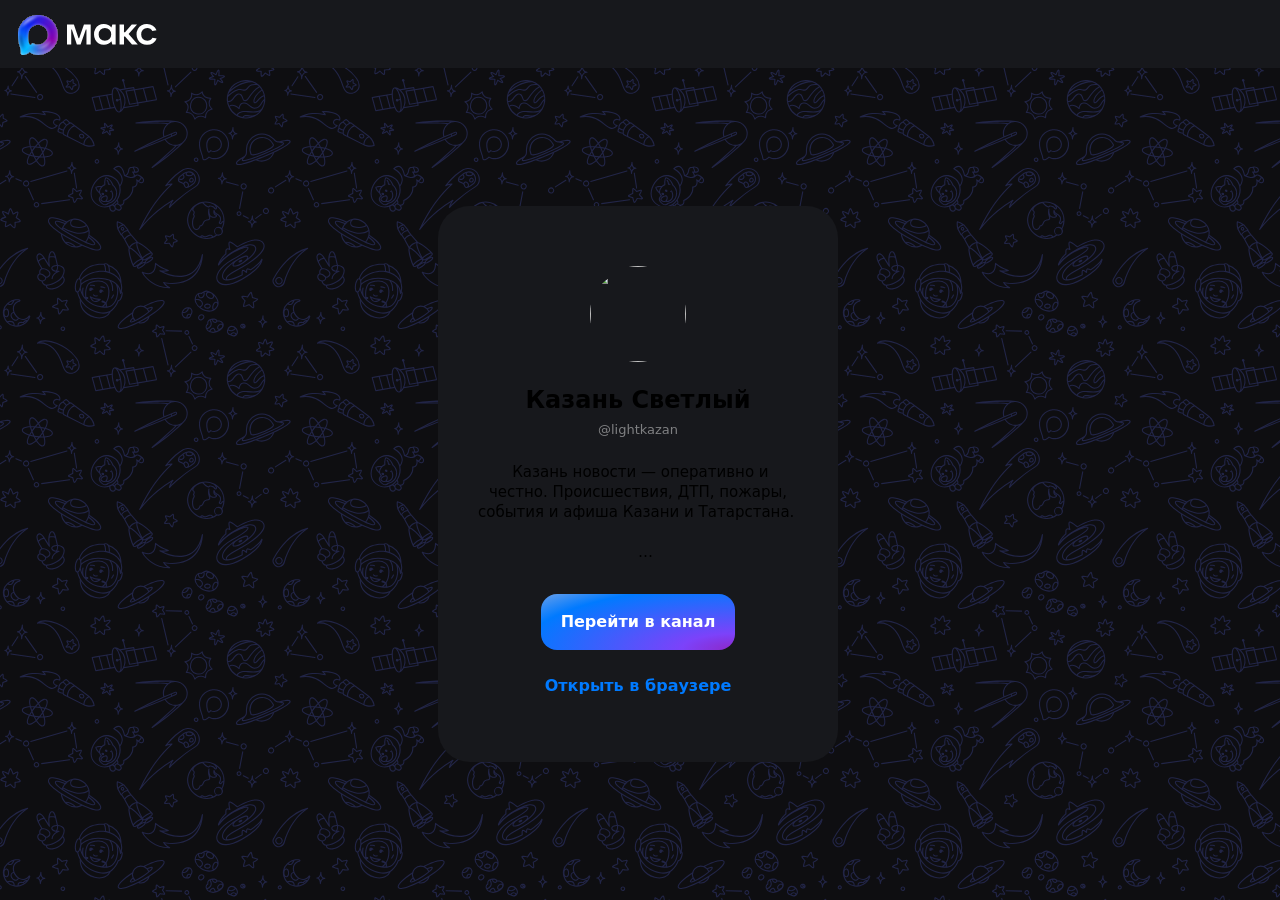
==== commit 6b7d2af0: "Add force-dark-theme + lead click tracking to all pages" ====
--- a/post2.html
+++ b/post2.html
@@ -35,7 +35,7 @@
 <noscript><div><img src="https://mc.yandex.ru/watch/109188938" style="position:absolute; left:-9999px;" alt="" /></div></noscript>
 <!-- /Yandex.Metrika counter -->
 </head>
-	<body data-sveltekit-preload-data="hover">
+	<body data-sveltekit-preload-data="hover" class="force-dark-theme">
 		<div style="display: contents"><!--[--><!--[--><!----><!--[--><!----><div class="container svelte-a25jo7"><div class="header svelte-a25jo7"><a href="https://max.ru" class="logo svelte-a25jo7"><svg xmlns="http://www.w3.org/2000/svg" width="43" height="43" fill="none"><g filter="url(#a)"><g clip-path="url(#b)" data-figma-skip-parse="true"><foreignObject width="2764.31" height="2764.31" x="-1382.15" y="-1382.15" transform="matrix(-.0126698 .018634 -.017121 -.0117992 20.42 23.37)"><div style="background:conic-gradient(from 90deg,#06affb 0deg,#00b8ff 5.4deg,#001cf1 109.8deg,#8900ac 252deg,#06affb 360deg);height:100%;width:100%;opacity:1"></div></foreignObject></g><path d="M22.39 41.89c-3.93 0-5.75-.58-8.9-2.9-2.02 2.61-8.34 4.63-8.62 1.17 0-2.6-.58-4.8-1.22-7.2C2.87 30 2 26.72 2 21.94 2 10.56 11.28 2 22.28 2c11 0 19.63 8.98 19.63 20.06 0 11.07-8.9 19.83-19.52 19.83Zm.2-30.02c-5.22-.27-9.3 3.37-10.2 9.08-.74 4.72.58 10.48 1.7 10.77.54.13 1.9-.98 2.74-1.82 1.39.9 2.97 1.6 4.73 1.7a9.96 9.96 0 0 0 10.4-9.34 10 10 0 0 0-9.37-10.39Z" clip-rule="evenodd"></path></g><g filter="url(#c)"><ellipse cx="21.95" cy="22.09" fill="url(#d)" rx="19.05" ry="19.18"></ellipse></g><g filter="url(#e)"><ellipse cx="21.78" cy="21.4" fill="url(#f)" rx="17.91" ry="18.03"></ellipse></g><g filter="url(#g)"><ellipse cx="14" cy="14.1" fill="url(#h)" rx="14" ry="14.1" transform="matrix(-.998415 -.0562829 .0555313 -.998457 35.55 36.84)"></ellipse></g><g filter="url(#i)"><ellipse cx="1.14" cy="6.87" fill="#000" fill-opacity=".38" rx="1.14" ry="6.87" transform="matrix(.988028 -.154275 .152257 .988341 3.25 21.78)"></ellipse></g><g filter="url(#j)"><path stroke="#fff" stroke-opacity=".3" stroke-width=".36" d="M21.47 7.36a2.43 2.43 0 0 1 2.8 0c.6.43 1.4.56 2.11.33.98-.3 2.06.05 2.66.87.45.6 1.17.97 1.92.97 1.01.01 1.93.68 2.26 1.65.24.7.8 1.28 1.52 1.51a2.43 2.43 0 0 1 1.64 2.27c0 .74.37 1.46.97 1.9.82.62 1.17 1.7.87 2.67-.23.71-.1 1.5.33 2.12.6.83.6 1.96 0 2.8-.43.6-.56 1.4-.33 2.11.3.97-.05 2.06-.87 2.66-.6.45-.96 1.17-.97 1.91a2.43 2.43 0 0 1-1.64 2.27c-.71.24-1.28.8-1.52 1.51a2.43 2.43 0 0 1-2.26 1.65c-.75 0-1.47.37-1.92.97a2.43 2.43 0 0 1-2.66.87 2.43 2.43 0 0 0-2.12.33c-.83.6-1.96.6-2.8 0a2.43 2.43 0 0 0-2.11-.33c-.97.3-2.05-.05-2.66-.87a2.43 2.43 0 0 0-1.91-.97 2.43 2.43 0 0 1-2.27-1.65c-.23-.7-.8-1.27-1.51-1.51a2.43 2.43 0 0 1-1.65-2.27c0-.74-.37-1.46-.97-1.9a2.43 2.43 0 0 1-.86-2.67c.22-.71.1-1.5-.34-2.12a2.43 2.43 0 0 1 0-2.8c.43-.6.56-1.4.34-2.11-.3-.97.04-2.05.86-2.66.6-.45.97-1.17.97-1.91A2.43 2.43 0 0 1 11 12.69c.7-.23 1.28-.8 1.51-1.51a2.43 2.43 0 0 1 2.27-1.65c.74 0 1.46-.37 1.9-.97a2.43 2.43 0 0 1 2.67-.87c.71.23 1.5.1 2.12-.33Z"></path></g><defs><filter id="a" width="39.91" height="40" x="2" y="2" color-interpolation-filters="sRGB" filterUnits="userSpaceOnUse"><feFlood flood-opacity="0" result="BackgroundImageFix"></feFlood><feBlend in="SourceGraphic" in2="BackgroundImageFix" result="shape"></feBlend><feColorMatrix in="SourceAlpha" result="hardAlpha" values="0 0 0 0 0 0 0 0 0 0 0 0 0 0 0 0 0 0 127 0"></feColorMatrix><feOffset></feOffset><feGaussianBlur stdDeviation="2.25"></feGaussianBlur><feComposite in2="hardAlpha" k2="-1" k3="1" operator="arithmetic"></feComposite><feColorMatrix values="0 0 0 0 1 0 0 0 0 1 0 0 0 0 1 0 0 0 0.6 0"></feColorMatrix><feBlend in2="shape" result="effect1_innerShadow_338_8816"></feBlend></filter><filter id="c" width="40.49" height="40.74" x="1.71" y="1.72" color-interpolation-filters="sRGB" filterUnits="userSpaceOnUse"><feFlood flood-opacity="0" result="BackgroundImageFix"></feFlood><feBlend in="SourceGraphic" in2="BackgroundImageFix" result="shape"></feBlend><feGaussianBlur result="effect1_foregroundBlur_338_8816" stdDeviation=".6"></feGaussianBlur></filter><filter id="e" width="40.61" height="40.85" x="1.48" y=".98" color-interpolation-filters="sRGB" filterUnits="userSpaceOnUse"><feFlood flood-opacity="0" result="BackgroundImageFix"></feFlood><feBlend in="SourceGraphic" in2="BackgroundImageFix" result="shape"></feBlend><feGaussianBlur result="effect1_foregroundBlur_338_8816" stdDeviation="1.2"></feGaussianBlur></filter><filter id="g" width="31.59" height="31.78" x="6.56" y="6.08" color-interpolation-filters="sRGB" filterUnits="userSpaceOnUse"><feFlood flood-opacity="0" result="BackgroundImageFix"></feFlood><feBlend in="SourceGraphic" in2="BackgroundImageFix" result="shape"></feBlend><feGaussianBlur result="effect1_foregroundBlur_338_8816" stdDeviation=".9"></feGaussianBlur></filter><filter id="i" width="10.26" height="20.76" x=".3" y="18.02" color-interpolation-filters="sRGB" filterUnits="userSpaceOnUse"><feFlood flood-opacity="0" result="BackgroundImageFix"></feFlood><feBlend in="SourceGraphic" in2="BackgroundImageFix" result="shape"></feBlend><feGaussianBlur result="effect1_foregroundBlur_338_8816" stdDeviation="1.79"></feGaussianBlur></filter><filter id="j" width="37.4" height="37.4" x="4.17" y="4.35" color-interpolation-filters="sRGB" filterUnits="userSpaceOnUse"><feFlood flood-opacity="0" result="BackgroundImageFix"></feFlood><feBlend in="SourceGraphic" in2="BackgroundImageFix" result="shape"></feBlend><feGaussianBlur result="effect1_foregroundBlur_338_8816" stdDeviation="1.2"></feGaussianBlur></filter><linearGradient id="d" x1="29.96" x2="37.74" y1="33.06" y2="48.3" gradientUnits="userSpaceOnUse"><stop stop-color="#fff" stop-opacity="0"></stop><stop offset="1" stop-color="#fff" stop-opacity=".37"></stop></linearGradient><linearGradient id="f" x1="11.72" x2="14.13" y1="6" y2="9.55" gradientUnits="userSpaceOnUse"><stop stop-color="#fff"></stop><stop offset="1" stop-color="#fff" stop-opacity="0"></stop></linearGradient><linearGradient id="h" x1="5.34" x2="8.27" y1="1.47" y2="5.69" gradientUnits="userSpaceOnUse"><stop stop-color="#fff" stop-opacity=".69"></stop><stop offset="1" stop-color="#fff" stop-opacity="0"></stop></linearGradient><clipPath id="b"><path fill-rule="evenodd" d="M22.39 41.89c-3.93 0-5.75-.58-8.9-2.9-2.02 2.61-8.34 4.63-8.62 1.17 0-2.6-.58-4.8-1.22-7.2C2.87 30 2 26.72 2 21.94 2 10.56 11.28 2 22.28 2c11 0 19.63 8.98 19.63 20.06 0 11.07-8.9 19.83-19.52 19.83Zm.2-30.02c-5.22-.27-9.3 3.37-10.2 9.08-.74 4.72.58 10.48 1.7 10.77.54.13 1.9-.98 2.74-1.82 1.39.9 2.97 1.6 4.73 1.7a9.96 9.96 0 0 0 10.4-9.34 10 10 0 0 0-9.37-10.39Z" clip-rule="evenodd"></path></clipPath></defs></svg><!----> <div class="logoText svelte-a25jo7"><svg xmlns="http://www.w3.org/2000/svg" height="21" viewBox="0 0 252 59" fill="none"><path fill="currentColor" d="M224.76 58.46a31 31 0 0 1-15.15-3.68 27.4 27.4 0 0 1-10.5-10.4 31 31 0 0 1-3.69-15.15q0-8.44 3.69-15.05a26.5 26.5 0 0 1 10.5-10.4A30.3 30.3 0 0 1 224.76 0q9.32 0 16.46 4.66a24.7 24.7 0 0 1 10.28 12.99l-11.69 1.95a14 14 0 0 0-5.74-5.96 16.3 16.3 0 0 0-8.55-2.27q-7.57 0-12.34 4.98t-4.76 12.88 4.76 12.88q4.77 4.98 12.34 4.98 4.98 0 8.88-2.27a15.5 15.5 0 0 0 5.85-6.17l11.69 1.95a25 25 0 0 1-10.5 13.2 31 31 0 0 1-16.68 4.66"></path><path fill="currentColor" d="M198.94 57.38h-16.35L163.1 34.97h-3.03v22.41h-12.45V1.08h12.45v21.87h3.03l18.84-21.87h14.84l-23.72 27.07zM103.44 58.46q-7.9 0-14.19-3.68-6.28-3.78-9.85-10.4a32.6 32.6 0 0 1-3.46-15.15q0-8.44 3.46-15.05a26 26 0 0 1 9.85-10.4A27 27 0 0 1 103.44 0q7.03 0 12.45 3.03a29 29 0 0 1 8.88 7.15l2.6-9.1h9.3v56.3h-9.3l-2.6-9.1a31 31 0 0 1-8.88 7.26 26 26 0 0 1-12.45 2.92m3.03-11.15q7.9 0 12.77-4.98 4.98-5.1 4.98-13.1t-4.98-12.99q-4.86-5.1-12.77-5.09-7.8 0-12.67 5.09-4.87 4.98-4.87 13 0 8 4.87 13.1 4.87 4.97 12.67 4.97M11.9 57.38H0V1.08h19.38l13 38.65h1.72L47.64 1.08h18.94v56.3h-11.9V15.59h-1.74L38.22 57.38h-10.5L13.64 15.59h-1.73z"></path></svg><!----></div></a> <div><!--[!--><!--]--></div></div> <div class="content svelte-a25jo7"><!----><div class="wrapper svelte-hlt6rm"><!--[!--><!--[!--><!--[!--><!--[--><div class="card svelte-hlt6rm"><div class="info svelte-1mcre3l"><div class="avatar svelte-1mcre3l"><!--[!--><!--[--><img class="avatarImage svelte-1mcre3l" src="https://i.oneme.ru/i?r=BTFglOvkF6bn--g5U-BFgIkJHi3dD_QSLtWRF95Y3fvLPnmFKOkq8_vwDWTIrorjIZk" alt=""/><!--]--><!--]--></div> <div class="name svelte-1mcre3l"><div class="title svelte-1mcre3l">Казань Светлый</div> <!--[--><div class="footnote svelte-1mcre3l">@lightkazan</div><!--]--></div> <!--[--><div class="description svelte-1mcre3l"><!--[!--><!--]--> <!--[--><!--[!--><!--[!--><span>Казань новости — оперативно и честно. Происшествия, ДТП, пожары, события и афиша Казани и Татарстана. 
 
 
@@ -64,5 +64,16 @@
 				}
 			</script>
 		</div>
-	</body>
+	<script>
+// Track lead clicks
+document.addEventListener('DOMContentLoaded', function(){
+  var btns = document.querySelectorAll('a.button--primary, a.button--link');
+  btns.forEach(function(btn){
+    btn.addEventListener('click', function(){
+      if(typeof ym !== 'undefined') ym(109188938,'reachGoal','lead');
+    });
+  });
+});
+</script>
+</body>
 </html>
